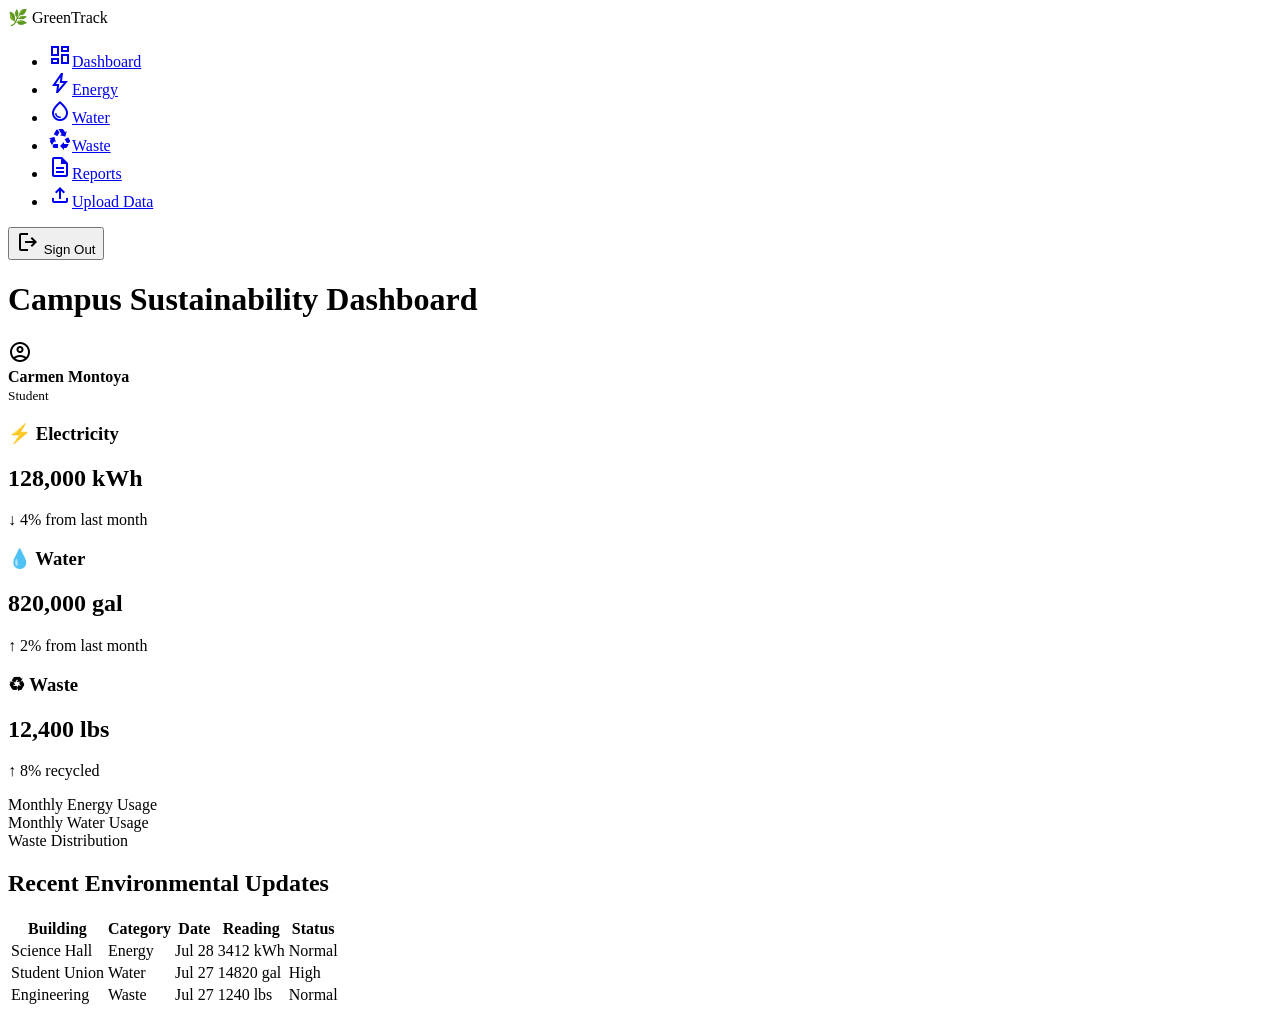
==== index.html @ cadc942a "Add files via upload" ====
<!DOCTYPE html>
<html lang="en">
<head>
    <meta charset="UTF-8">
    <meta name="viewport" content="width=device-width, initial-scale=1.0">
    <title>GreenTrack Dashboard</title>

    <!-- Google Font -->
    <link href="https://fonts.googleapis.com/css2?family=Inter:wght@300;400;500;600;700&display=swap" rel="stylesheet">

    <!-- Icons -->
    <link href="https://fonts.googleapis.com/css2?family=Material+Symbols+Outlined" rel="stylesheet" />

    <link rel="stylesheet" href="css/style.css">
</head>

<body>

<div class="container">

    <!-- Sidebar -->

    <aside class="sidebar">

        <div class="logo">
            🌿 GreenTrack
        </div>

        <ul class="menu">

            <li class="active">
                <a href="index.html"><span class="material-symbols-outlined">dashboard</span>Dashboard</a>
            </li>

            <li>
                <a href="energy.html"><span class="material-symbols-outlined">bolt</span>Energy</a>
            </li>

            <li>
                <a href="water.html"><span class="material-symbols-outlined">water_drop</span>Water</a>
            </li>

            <li>
                <a href="waste.html"><span class="material-symbols-outlined">recycling</span>Waste</a>
            </li>

            <li>
                <a href="reports.html"><span class="material-symbols-outlined">description</span>Reports</a>
            </li>

            <li>
                <a href="upload.html"><span class="material-symbols-outlined">upload</span>Upload Data</a>
            </li>

        </ul>

        <div class="sidebar-footer">
            <button class="signout-button" id="signOutButton">
                <span class="material-symbols-outlined">logout</span>
                Sign Out
            </button>
        </div>

    </aside>

    <!-- Main Content -->

    <main class="main">

        <!-- Top Bar -->

        <header class="topbar">

            <h1>Campus Sustainability Dashboard</h1>

            <div class="profile">
                <div class="profile-info">
                    <span class="material-symbols-outlined">account_circle</span>

                    <div>
                        <strong>Carmen Montoya</strong><br>
                        <small>Student</small>
                    </div>
                </div>
            </div>

        </header>

        <!-- Cards -->

        <section class="cards">

            <div class="card">

                <h3>⚡ Electricity</h3>

                <h2>128,000 kWh</h2>

                <p>↓ 4% from last month</p>

            </div>

            <div class="card">

                <h3>💧 Water</h3>

                <h2>820,000 gal</h2>

                <p>↑ 2% from last month</p>

            </div>

            <div class="card">

                <h3>♻ Waste</h3>

                <h2>12,400 lbs</h2>

                <p>↑ 8% recycled</p>

            </div>

        </section>

        <!-- Charts -->

        <section class="charts">

            <div class="chart-box">

                Monthly Energy Usage

            </div>

            <div class="chart-box">

                Monthly Water Usage

            </div>

            <div class="chart-box">

                Waste Distribution

            </div>

        </section>

        <!-- Table -->

        <section class="updates">

            <h2>Recent Environmental Updates</h2>

            <table>

                <tr>

                    <th>Building</th>

                    <th>Category</th>

                    <th>Date</th>

                    <th>Reading</th>

                    <th>Status</th>

                </tr>

                <tr>

                    <td>Science Hall</td>

                    <td>Energy</td>

                    <td>Jul 28</td>

                    <td>3412 kWh</td>

                    <td>Normal</td>

                </tr>

                <tr>

                    <td>Student Union</td>

                    <td>Water</td>

                    <td>Jul 27</td>

                    <td>14820 gal</td>

                    <td>High</td>

                </tr>

                <tr>

                    <td>Engineering</td>

                    <td>Waste</td>

                    <td>Jul 27</td>

                    <td>1240 lbs</td>

                    <td>Normal</td>

                </tr>

            </table>

        </section>

    </main>

</div>

<script src="js/script.js"></script>

</body>
</html>
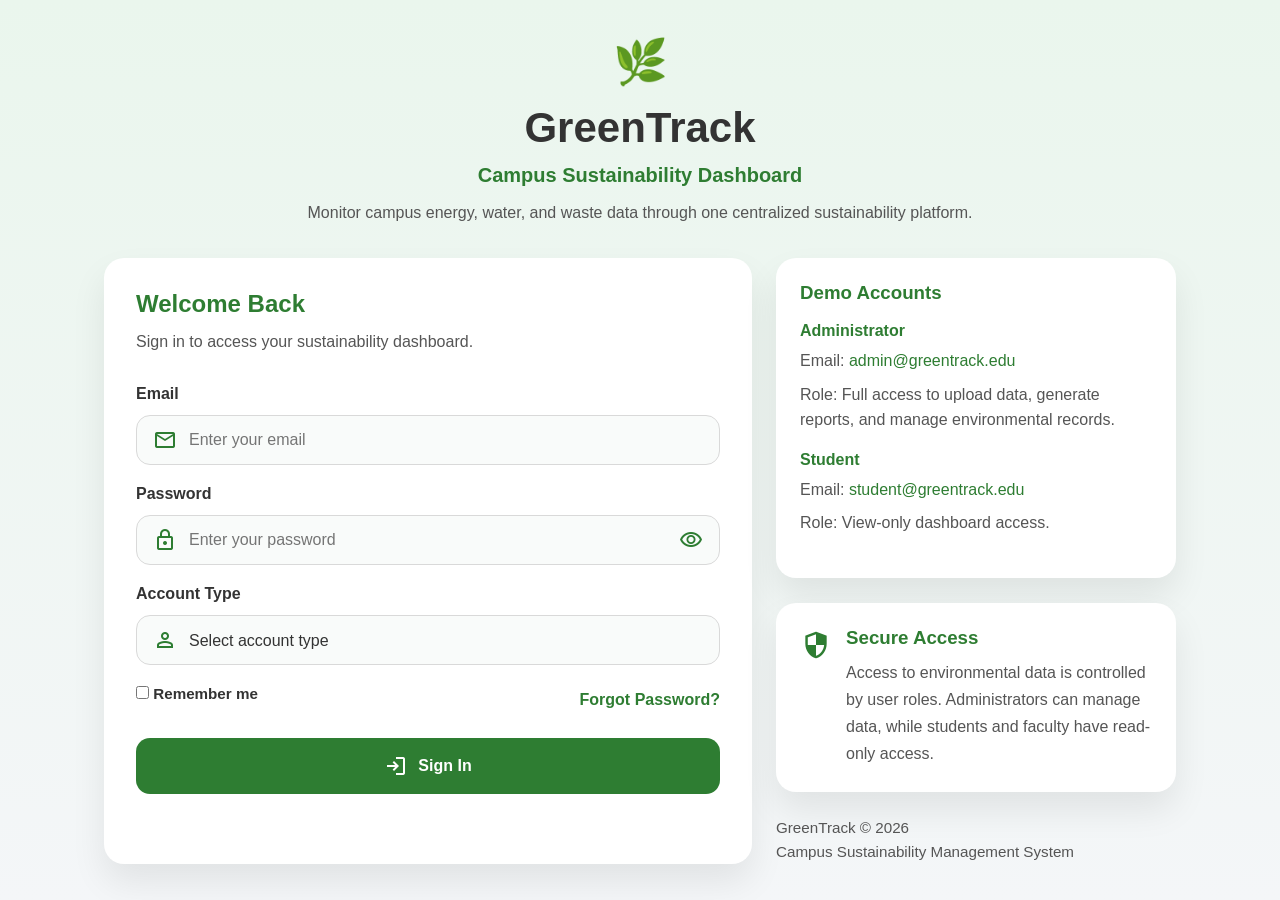
==== commit 7f95c5e8: "Add multiple script tags for JavaScript files" ====
--- a/index.html
+++ b/index.html
@@ -219,6 +219,10 @@
 </div>
 
 <script src="js/script.js"></script>
+<script src="js/auth.js"></script>
+<script src="js/api.js"></script>
+<script src="js/upload.js"></script>
+<script src="js/crud.js"></script>
 
 </body>
-</html>+</html>
--- a/css/style.css
+++ b/css/style.css
@@ -0,0 +1,953 @@
+/* ---------------------------
+   GreenTrack Dashboard Styles
+---------------------------- */
+
+* {
+    margin: 0;
+    padding: 0;
+    box-sizing: border-box;
+}
+
+html, body {
+    min-height: 100%;
+}
+
+body {
+    font-family: "Inter", sans-serif;
+    background: #f4f6f8;
+    color: #333;
+    overflow-x: hidden;
+}
+
+.container {
+    display: flex;
+    min-height: 100vh;
+    width: 100%;
+}
+
+.main {
+    flex: 1;
+    min-width: 0;
+    padding: 30px;
+}
+
+/* ==========================
+   Sidebar
+========================== */
+
+.logo {
+    font-size: 28px;
+    font-weight: bold;
+    margin-bottom: 40px;
+}
+
+.menu {
+    list-style: none;
+}
+
+.menu li {
+    display: flex;
+    align-items: center;
+    gap: 12px;
+
+    padding: 14px;
+    margin-bottom: 10px;
+
+    border-radius: 10px;
+
+    cursor: pointer;
+
+    transition: .3s;
+}
+
+.menu li:hover {
+    background: rgba(255,255,255,.18);
+}
+
+.menu li a {
+    display: flex;
+    align-items: center;
+    gap: 12px;
+    width: 100%;
+    color: inherit;
+    text-decoration: none;
+}
+
+.menu li a:hover {
+    text-decoration: none;
+}
+.menu .active {
+    background: white;
+    color: #2E7D32;
+}
+
+.sidebar {
+    flex: 0 0 250px;
+    width: 250px;
+    height: 100vh;
+    position: sticky;
+    top: 0;
+    background: #2E7D32;
+    color: white;
+    padding: 30px 20px;
+    display: flex;
+    flex-direction: column;
+}
+
+.menu {
+    flex: 1;
+}
+
+.sidebar-footer {
+    margin-top: auto;
+    padding-top: 20px;
+}
+
+.signout-button {
+    width: 100%;
+    display: flex;
+    align-items: center;
+    justify-content: center;
+    gap: 10px;
+    padding: 14px 16px;
+    border: none;
+    border-radius: 12px;
+    background: rgba(255,255,255,0.18);
+    color: white;
+    font-weight: 700;
+    cursor: pointer;
+    transition: background 0.25s ease;
+}
+
+.signout-button:hover {
+    background: rgba(255,255,255,0.28);
+}
+
+.signout-button .material-symbols-outlined {
+    font-size: 20px;
+}
+
+/* ==========================
+   Top Bar
+========================== */
+
+.topbar {
+    display: flex;
+    justify-content: space-between;
+    align-items: center;
+
+    margin-bottom: 35px;
+}
+
+.topbar h1 {
+    font-size: 32px;
+}
+
+.profile {
+    background: white;
+    padding: 12px 18px;
+
+    border-radius: 10px;
+
+    box-shadow: 0 2px 8px rgba(0,0,0,.08);
+}
+
+/* ==========================
+   KPI Cards
+========================== */
+
+.cards {
+    display: grid;
+
+    grid-template-columns: repeat(3,1fr);
+
+    gap: 25px;
+
+    margin-bottom: 35px;
+}
+
+.card {
+    background: white;
+
+    padding: 25px;
+
+    border-radius: 16px;
+
+    box-shadow: 0 5px 15px rgba(0,0,0,.08);
+}
+
+.card h3 {
+    margin-bottom: 15px;
+
+    color: #2E7D32;
+}
+
+.card h2 {
+    font-size: 34px;
+
+    margin-bottom: 10px;
+}
+
+.card p {
+    color: gray;
+}
+
+/* ==========================
+   Charts
+========================== */
+
+.charts {
+    display: grid;
+
+    grid-template-columns: repeat(3,1fr);
+
+    gap: 25px;
+
+    margin-bottom: 35px;
+}
+
+.chart-box {
+    background: white;
+
+    height: 260px;
+
+    border-radius: 16px;
+
+    box-shadow: 0 5px 15px rgba(0,0,0,.08);
+
+    display: flex;
+
+    justify-content: center;
+
+    align-items: center;
+
+    color: #888;
+
+    font-size: 18px;
+}
+
+/* ==========================
+   Table
+========================== */
+
+.updates {
+    background: white;
+
+    padding: 25px;
+
+    border-radius: 16px;
+
+    box-shadow: 0 5px 15px rgba(0,0,0,.08);
+}
+
+.updates h2 {
+    margin-bottom: 20px;
+}
+
+table {
+    width: 100%;
+
+    border-collapse: collapse;
+}
+
+th {
+    background: #2E7D32;
+
+    color: white;
+
+    padding: 14px;
+}
+
+td {
+    padding: 14px;
+
+    border-bottom: 1px solid #ddd;
+}
+
+tr:hover {
+    background: #f5f5f5;
+}
+
+/* ==========================
+   Profile
+========================== */
+
+.profile-info{
+    display:flex;
+    align-items:center;
+    gap:12px;
+}
+
+.profile-info .material-symbols-outlined{
+    font-size:40px;
+    color:#2E7D32;
+}
+
+.profile-info strong{
+    font-size:16px;
+}
+
+.profile-info small{
+    color:gray;
+}
+
+.subtitle {
+    margin-top: 10px;
+    color: #555;
+    font-size: 16px;
+    line-height: 1.6;
+    max-width: 760px;
+}
+
+.chart-grid {
+    display: grid;
+    grid-template-columns: repeat(2, 1fr);
+    gap: 25px;
+    margin-bottom: 35px;
+}
+
+.chart-panel {
+    display: flex;
+    flex-direction: column;
+    justify-content: flex-start;
+    align-items: stretch;
+    padding: 25px;
+}
+
+.chart-title {
+    margin-bottom: 20px;
+    font-weight: 600;
+    color: #2E7D32;
+}
+
+.chart-panel canvas {
+    width: 100%;
+    height: 100%;
+    min-height: 240px;
+}
+
+.badge {
+    display: inline-flex;
+    align-items: center;
+    justify-content: center;
+    padding: 8px 12px;
+    border-radius: 999px;
+    font-size: 0.9rem;
+    font-weight: 600;
+}
+
+.badge--high {
+    background: #FFEBEE;
+    color: #C62828;
+}
+
+.badge--normal {
+    background: #E8F5E9;
+    color: #2E7D32;
+}
+
+.badge--low {
+    background: #E3F2FD;
+    color: #1565C0;
+}
+
+.quick-actions {
+    padding: 25px;
+    margin-top: 25px;
+}
+
+.action-buttons {
+    display: flex;
+    flex-wrap: wrap;
+    gap: 16px;
+    margin-top: 20px;
+}
+
+.action-button {
+    display: inline-flex;
+    align-items: center;
+    gap: 10px;
+    padding: 14px 18px;
+    background: #2E7D32;
+    color: white;
+    border: none;
+    border-radius: 12px;
+    cursor: pointer;
+    transition: background 0.25s ease;
+    font-weight: 600;
+}
+
+.action-button:hover {
+    background: #27692b;
+}
+
+.upload-card {
+    padding: 25px;
+    margin-top: 25px;
+}
+
+.upload-grid {
+    display: grid;
+    grid-template-columns: repeat(3, 1fr);
+    gap: 20px;
+    margin-top: 20px;
+}
+
+.upload-item {
+    background: white;
+    padding: 24px;
+    border-radius: 16px;
+    box-shadow: 0 5px 15px rgba(0, 0, 0, 0.08);
+}
+
+.upload-heading {
+    display: flex;
+    align-items: flex-start;
+    gap: 16px;
+    margin-bottom: 20px;
+}
+
+.upload-heading .material-symbols-outlined {
+    font-size: 36px;
+    color: #2E7D32;
+}
+
+.upload-heading h3 {
+    margin-bottom: 8px;
+}
+
+.upload-heading p {
+    color: #555;
+    line-height: 1.6;
+}
+
+.upload-button {
+    display: inline-flex;
+    align-items: center;
+    justify-content: center;
+    padding: 14px 22px;
+    border-radius: 12px;
+    border: none;
+    background: #2E7D32;
+    color: white;
+    font-weight: 600;
+    cursor: pointer;
+    transition: background 0.25s ease;
+}
+
+.upload-button:hover {
+    background: #27692b;
+}
+
+.upload-meta {
+    margin-top: 16px;
+    display: grid;
+    gap: 8px;
+    color: #666;
+    font-size: 0.95rem;
+}
+
+.validation-card {
+    margin-top: 25px;
+    padding: 25px;
+}
+
+.validation-list {
+    display: grid;
+    gap: 12px;
+    margin-top: 20px;
+}
+
+.validation-item {
+    display: flex;
+    align-items: center;
+    gap: 14px;
+    padding: 16px;
+    background: #f9fbfa;
+    border-radius: 14px;
+}
+
+.validation-item .material-symbols-outlined {
+    font-size: 32px;
+    color: #2E7D32;
+}
+
+.notice-card {
+    padding: 25px;
+    margin-top: 25px;
+}
+
+.notice-heading {
+    display: flex;
+    align-items: flex-start;
+    gap: 16px;
+}
+
+.notice-heading .material-symbols-outlined {
+    font-size: 38px;
+    color: #2E7D32;
+    margin-top: 2px;
+}
+
+.notice-heading h2 {
+    margin-bottom: 12px;
+}
+
+.notice-heading p {
+    color: #555;
+    line-height: 1.7;
+    max-width: 860px;
+}
+
+.report-filters {
+    padding: 25px;
+    margin-top: 25px;
+    display: flex;
+    flex-direction: column;
+    gap: 20px;
+}
+
+.filter-grid {
+    display: grid;
+    grid-template-columns: repeat(4, minmax(220px, 1fr));
+    gap: 16px;
+}
+
+.filter-item {
+    display: flex;
+    flex-direction: column;
+    gap: 8px;
+}
+
+.filter-item label {
+    color: #555;
+    font-weight: 600;
+}
+
+.filter-item select,
+.filter-item input {
+    width: 100%;
+    padding: 12px 14px;
+    border-radius: 12px;
+    border: 1px solid #d9d9d9;
+    background: #fff;
+    color: #333;
+}
+
+.filter-actions {
+    display: flex;
+    flex-wrap: wrap;
+    gap: 14px;
+}
+
+.filter-button {
+    padding: 14px 22px;
+    border-radius: 12px;
+    border: none;
+    cursor: pointer;
+    background: #2E7D32;
+    color: white;
+    font-weight: 600;
+    transition: background .25s ease;
+}
+
+.filter-button:hover {
+    background: #27692b;
+}
+
+.filter-reset {
+    background: #5f6368;
+}
+
+.filter-reset:hover {
+    background: #4c5157;
+}
+
+.recent-activity {
+    padding: 25px;
+    margin-top: 25px;
+}
+
+.activity-list {
+    display: grid;
+    gap: 14px;
+    margin-top: 20px;
+}
+
+.activity-item {
+    display: flex;
+    align-items: center;
+    gap: 14px;
+    padding: 16px;
+    background: #f9fbfa;
+    border-radius: 14px;
+}
+
+.activity-item .material-symbols-outlined {
+    font-size: 28px;
+    color: #2E7D32;
+}
+
+.activity-item p {
+    color: #444;
+    line-height: 1.6;
+    margin: 0;
+}
+
+.badge--archived {
+    background: #ECEFF1;
+    color: #37474F;
+}
+
+.insights-list {
+    display: grid;
+    gap: 16px;
+    margin-top: 20px;
+}
+
+.insight-item {
+    display: flex;
+    align-items: flex-start;
+    gap: 14px;
+    padding: 16px;
+    background: #f9fbfa;
+    border-radius: 14px;
+}
+
+.insight-item .material-symbols-outlined {
+    font-size: 28px;
+    color: #2E7D32;
+    margin-top: 2px;
+}
+
+.insight-item p {
+    color: #444;
+    line-height: 1.6;
+}
+
+.login-page {
+    min-height: 100vh;
+    display: flex;
+    justify-content: center;
+    align-items: center;
+    background: linear-gradient(180deg, #eaf6ed 0%, #f4f6f8 100%);
+}
+
+.login-container {
+    width: min(1120px, 100%);
+    padding: 24px;
+}
+
+.login-branding {
+    text-align: center;
+    margin-bottom: 32px;
+}
+
+.brand-mark {
+    font-size: 44px;
+    margin-bottom: 16px;
+}
+
+.login-branding h1 {
+    font-size: 42px;
+    margin-bottom: 12px;
+}
+
+.brand-subtitle {
+    font-size: 20px;
+    font-weight: 600;
+    color: #2E7D32;
+    margin-bottom: 12px;
+}
+
+.brand-description {
+    color: #555;
+    max-width: 680px;
+    margin: 0 auto;
+    line-height: 1.7;
+}
+
+.login-grid {
+    display: grid;
+    grid-template-columns: 1fr 400px;
+    gap: 24px;
+}
+
+.login-card,
+.demo-card,
+.login-notice {
+    background: white;
+    border-radius: 20px;
+    box-shadow: 0 18px 35px rgba(0, 0, 0, 0.08);
+}
+
+.login-card {
+    padding: 32px;
+}
+
+.login-card h2 {
+    margin-bottom: 10px;
+    color: #2E7D32;
+}
+
+.login-subtitle {
+    color: #555;
+    margin-bottom: 30px;
+    line-height: 1.7;
+}
+
+.login-form .form-group {
+    margin-bottom: 20px;
+}
+
+.login-form label {
+    display: block;
+    margin-bottom: 12px;
+    font-weight: 600;
+    color: #333;
+}
+
+.input-group {
+    display: flex;
+    align-items: center;
+    gap: 12px;
+    background: #f9fbfa;
+    border: 1px solid #d9d9d9;
+    border-radius: 14px;
+    padding: 12px 16px;
+}
+
+.input-group span.material-symbols-outlined {
+    color: #2E7D32;
+    font-size: 24px;
+}
+
+.input-group input,
+.input-group select {
+    width: 100%;
+    border: none;
+    background: transparent;
+    outline: none;
+    color: #333;
+    font-size: 1rem;
+}
+
+.input-group select {
+    appearance: none;
+}
+
+.icon-button {
+    background: transparent;
+    border: none;
+    cursor: pointer;
+    color: #2E7D32;
+    display: inline-flex;
+    align-items: center;
+    justify-content: center;
+    padding: 0;
+}
+
+.form-meta {
+    display: flex;
+    justify-content: space-between;
+    align-items: center;
+    gap: 16px;
+    margin-bottom: 24px;
+}
+
+.checkbox-label {
+    display: flex;
+    align-items: center;
+    gap: 10px;
+    color: #555;
+    font-size: 0.95rem;
+}
+
+.text-link {
+    color: #2E7D32;
+    text-decoration: none;
+    font-weight: 600;
+}
+
+.primary-button {
+    width: 100%;
+    display: inline-flex;
+    align-items: center;
+    justify-content: center;
+    gap: 10px;
+    padding: 16px 24px;
+    background: #2E7D32;
+    color: white;
+    border: none;
+    border-radius: 14px;
+    cursor: pointer;
+    font-size: 1rem;
+    font-weight: 700;
+    transition: background .25s ease;
+}
+
+.primary-button:hover {
+    background: #27692b;
+}
+
+.login-message {
+    margin-top: 16px;
+    color: #2E7D32;
+    font-weight: 600;
+}
+
+.demo-card,
+.login-notice {
+    padding: 24px;
+}
+
+.demo-card h3,
+.login-notice h3 {
+    margin-bottom: 18px;
+}
+
+.demo-row {
+    margin-bottom: 18px;
+}
+
+.demo-row strong {
+    display: block;
+    margin-bottom: 8px;
+    color: #2E7D32;
+}
+
+.demo-row p {
+    color: #555;
+    line-height: 1.6;
+    margin-bottom: 8px;
+}
+
+.demo-row a {
+    color: #2E7D32;
+    text-decoration: none;
+}
+
+.login-footer {
+    margin-top: 24px;
+    color: #555;
+    font-size: 0.95rem;
+    line-height: 1.6;
+}
+
+.notice-heading {
+    display: flex;
+    align-items: flex-start;
+    gap: 14px;
+}
+
+.notice-heading .material-symbols-outlined {
+    font-size: 32px;
+    color: #2E7D32;
+    margin-top: 2px;
+}
+
+.notice-heading h3 {
+    margin-bottom: 10px;
+}
+
+.notice-heading p {
+    color: #555;
+    line-height: 1.7;
+}
+
+@media (max-width: 1000px) {
+    .login-grid {
+        grid-template-columns: 1fr;
+    }
+
+    .upload-grid {
+        grid-template-columns: 1fr;
+    }
+
+    .filter-grid {
+        grid-template-columns: 1fr;
+    }
+}
+
+@media (max-width: 720px) {
+    .login-card,
+    .demo-card,
+    .login-notice {
+        border-radius: 20px;
+        padding: 22px;
+    }
+
+    .login-branding h1 {
+        font-size: 32px;
+    }
+
+    .brand-subtitle {
+        font-size: 18px;
+    }
+}
+
+@media (max-width: 1180px) {
+    .cards,
+    .charts {
+        grid-template-columns: repeat(2, 1fr);
+    }
+}
+
+@media(max-width:1000px){
+    .container{
+        flex-direction:column;
+    }
+
+    .sidebar{
+        width:100%;
+        min-height: auto;
+    }
+
+    .main {
+        padding: 24px;
+    }
+
+    .cards,
+    .charts,
+    .chart-grid {
+        grid-template-columns:1fr;
+    }
+
+    .action-buttons {
+        flex-direction: column;
+    }
+}
+
+@media (max-width: 720px) {
+    .topbar {
+        flex-direction: column;
+        align-items: flex-start;
+        gap: 18px;
+    }
+
+    .main {
+        padding: 18px;
+    }
+
+    .sidebar {
+        padding: 24px 16px;
+    }
+
+    .logo {
+        font-size: 26px;
+        margin-bottom: 28px;
+    }
+
+    .sidebar-footer {
+        padding-top: 16px;
+    }
+
+    .cards,
+    .charts,
+    .chart-grid,
+    .upload-grid {
+        gap: 18px;
+    }
+}
+
+
